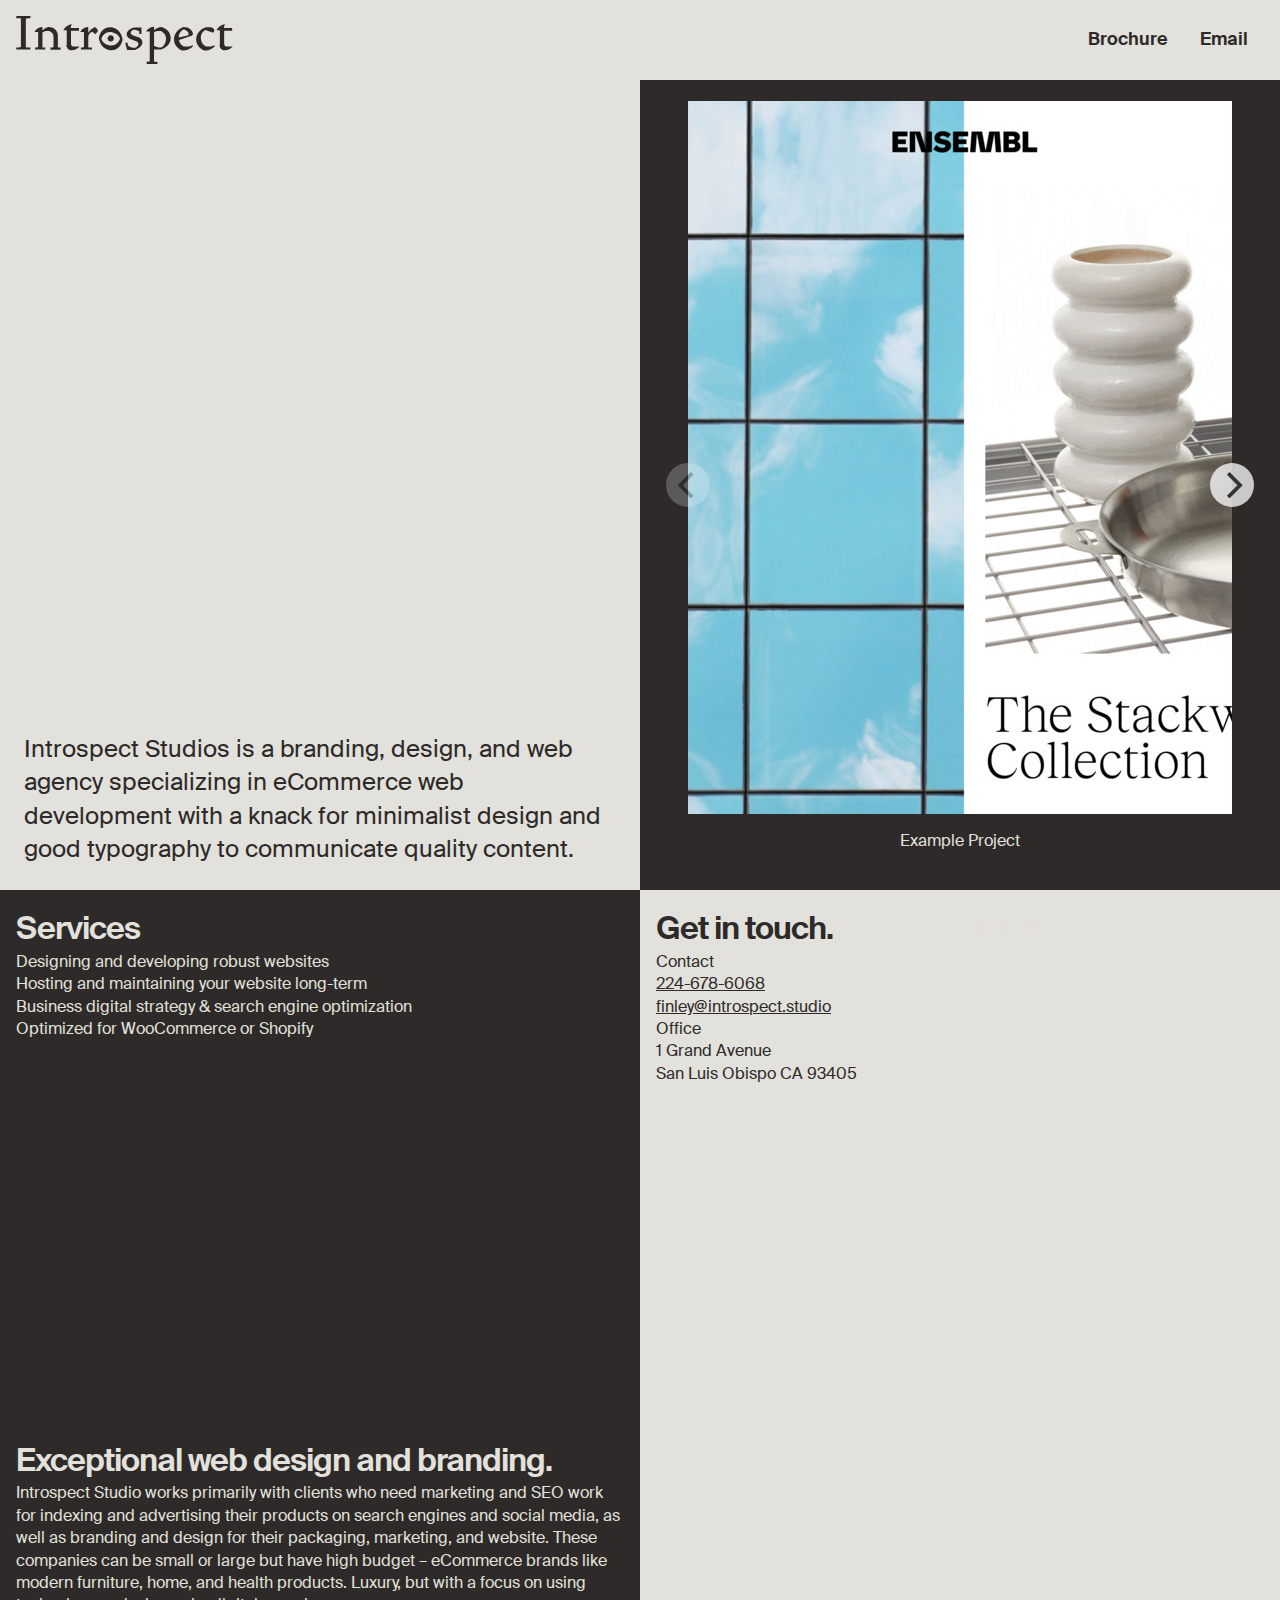
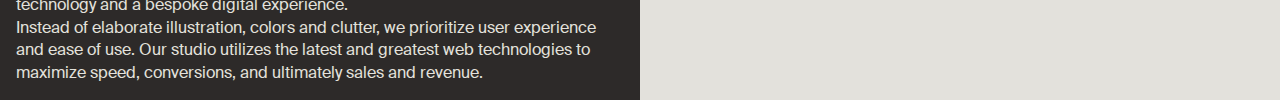
==== index.html @ c03b0ace "initial commit" ====
<html lang="en">

<head>
    <title>Introspect Studio - eCommerce Design Agency</title>
    <meta charset="utf-8" />
    <meta name="viewport" content="width=device-width,initial-scale=1,shrink-to-fit=no" />
    <meta name="title" content="Introspect Studio - eCommerce Design Agency" />
    <meta name="author" content="Finley Chen" />
    <meta name="description"
        content="Introspect is a premium brand and digital design agency. We create robust user experiences for innovative and cutting-edge companies." />
    <meta property="og:type" content="website" />
    <meta property="og:url" content="https://themesberg.com/product/bootstrap/leo-agency-bootstrap-4-template" />
    <meta property="og:title" content="Introspect Studio - eCommerce Design Agency" />
    <meta property="og:description"
        content="Introspect is a premium brand and digital design agency. We create robust user experiences for innovative and cutting-edge companies." />
    <meta property="og:image" content="/images/introspect-logo.jpg" />

    <link rel="apple-touch-icon" sizes="120x120" href="./assets/img/favicon/apple-touch-icon.png" />
    <link rel="icon" type="image/png" sizes="32x32" href="./assets/img/favicon/favicon-32x32.png" />
    <link rel="icon" type="image/png" sizes="16x16" href="./assets/img/favicon/favicon-16x16.png" />
    <link rel="stylesheet" href="/styles/style.css">
</head>

<body>
    <header class="header">
        <div><a class="logo" href="/"><img src="/images/introspect-logo.svg" alt="Introspect Logo"> </a></div>
        <nav class="menu">
            <div><a href="/brochure.html"><span>Brochure</span></a></div>
            <div><a href="/mailto:finleyjchen@gmail.com"><span>Email</span></a></div>

        </nav>
    </header>
    <div class="content">
        <main>
            <section class="hero">
                <p>Introspect Studios is a branding, design, and web agency specializing in eCommerce web development
                    with a knack for minimalist design and good typography to communicate quality content. </p>

            </section>

            <section class="about">
                <div class="carousel">
                    <div class="carousel-cell"><img src="/images/example-project-1.jpg" alt="Example Project 1"
                            class="carousel-cell-image">
                        <h3 class="carousel-title">Example Project</h3>
                    </div>
                    <div class="carousel-cell"><img src="/images/example-project-2.jpg" alt="Example Project 2"
                            class="carousel-cell-image">
                        <h3 class="carousel-title">Example Project</h3>
                    </div>
                    <div class="carousel-cell"><img src="/images/example-project-3.jpg" alt="Example Project 3"
                            class="carousel-cell-image">
                        <h3 class="carousel-title">Example Project</h3>
                    </div>
                    <div class="carousel-cell"><img src="/images/example-project-4.jpg" alt="Example Project 4"
                            class="carousel-cell-image">
                        <h3 class="carousel-title">Example Project</h3>
                    </div>
                </div>
            </section>

            <section class="services">


                <div>

                    <h2 class="services-title">Services</h2>
                    <ul class="services-list">
                        <li>Designing and developing robust
                            websites
                        </li>
                        <li>Hosting and maintaining your website
                            long-term</li>
                        <li>Business digital strategy &amp;
                            search engine optimization</li>
                        <li>Optimized for WooCommerce or
                            Shopify
                        </li>
                    </ul>
                </div>
                <div>
                    <h2 class="section-title">Exceptional web design and branding.</h2>
                    <p>Introspect Studio works primarily with clients who need marketing and SEO work for indexing
                        and
                        advertising their products on search engines and social media, as well as branding and
                        design for
                        their packaging, marketing, and website. These companies can be small or large but have high
                        budget
                        – eCommerce brands like modern furniture, home, and health products. Luxury, but with a
                        focus on
                        using technology and a bespoke digital experience.</p>
                    <p>Instead of elaborate illustration, colors and clutter, we prioritize user experience and ease
                        of use.
                        Our studio utilizes the latest and greatest web technologies to maximize speed,
                        conversions, and ultimately sales and revenue. </p>
                </div>
            </section>

            <section class="contact">
                <h2>Get in touch.</h2>
                <div>
                    <p><strong>Contact</strong><br />
                        <a href="tel:+2246786068">224-678-6068</a><br />
                        <a href="mailto:finleyjchen@gmail.com">finley@introspect.studio</a><br />
                    </p>
                    <p>
                        <strong>Office</strong><br />
                        1 Grand Avenue<br />
                        San Luis Obispo CA 93405

                    </p>
                </div>
            </section>
        </main>
    </div>
    <script src="/js/flickity.pkgd.min.js"></script>
    <script src="/js/flickity-fade.js"></script>
    <script src="/js/scripts.js"></script>
</body>

</html>
---- styles/style.css ----
/* http://meyerweb.com/eric/tools/css/reset/ 
   v2.0 | 20110126
   License: none (public domain)
*/
html, body, div, span, applet, object, iframe,
h1, h2, h3, h4, h5, h6, p, blockquote, pre,
a, abbr, acronym, address, big, cite, code,
del, dfn, em, img, ins, kbd, q, s, samp,
small, strike, strong, sub, sup, tt, var,
b, u, i, center,
dl, dt, dd, ol, ul, li,
fieldset, form, label, legend,
table, caption, tbody, tfoot, thead, tr, th, td,
article, aside, canvas, details, embed,
figure, figcaption, footer, header, hgroup,
menu, nav, output, ruby, section, summary,
time, mark, audio, video {
  margin: 0;
  padding: 0;
  border: 0;
  font-size: 100%;
  font: inherit;
  vertical-align: baseline;
}

/* HTML5 display-role reset for older browsers */
article, aside, details, figcaption, figure,
footer, header, hgroup, menu, nav, section {
  display: block;
}

body {
  line-height: 1;
}

ol, ul {
  list-style: none;
}

blockquote, q {
  quotes: none;
}

blockquote:before, blockquote:after,
q:before, q:after {
  content: '';
  content: none;
}

table {
  border-collapse: collapse;
  border-spacing: 0;
}

@font-face {
  font-family: 'Suisse Intl';
  src: url("../fonts/SuisseIntl-Regular-WebS.woff") format("woff"), url("../fonts/SuisseIntl-Regular-WebS.woff2") format("woff2");
  font-weight: normal;
  font-style: normal;
}

@font-face {
  font-family: 'Suisse Intl';
  src: url("../fonts/SuisseIntl-RegularItalic-WebS.woff") format("woff"), url("../fonts/SuisseIntl-RegularItalic-WebS.woff2") format("woff2");
  font-weight: normal;
  font-style: italic;
}

@font-face {
  font-family: 'Suisse Intl';
  src: url("../fonts/SuisseIntl-Book-WebS.woff") format("woff"), url("../fonts/SuisseIntl-Book-WebS.woff2") format("woff2");
  font-weight: 500;
  font-style: normal;
}

@font-face {
  font-family: 'Suisse Intl';
  src: url("../fonts/SuisseIntl-SemiBold-WebS.woff") format("woff"), url("../fonts/SuisseIntl-SemiBold-WebS.woff2") format("woff2");
  font-weight: 600;
  font-style: normal;
}

/* breakpoints for media queries */
/*! Flickity v2.2.2
https://flickity.metafizzy.co
---------------------------------------------- */
.flickity-enabled {
  position: relative;
}

.flickity-enabled:focus {
  outline: none;
}

.flickity-viewport {
  overflow: hidden;
  position: relative;
  height: 100%;
}

.flickity-slider {
  position: absolute;
  width: 100%;
  height: 100%;
}

/* draggable */
.flickity-enabled.is-draggable {
  -webkit-tap-highlight-color: transparent;
  -webkit-user-select: none;
  -moz-user-select: none;
  -ms-user-select: none;
  user-select: none;
}

.flickity-enabled.is-draggable .flickity-viewport {
  cursor: move;
  cursor: -webkit-grab;
  cursor: grab;
}

.flickity-enabled.is-draggable .flickity-viewport.is-pointer-down {
  cursor: -webkit-grabbing;
  cursor: grabbing;
}

/* ---- flickity-button ---- */
.flickity-button {
  position: absolute;
  background: rgba(255, 255, 255, 0.75);
  border: none;
  color: #333;
}

.flickity-button:hover {
  background: white;
  cursor: pointer;
}

.flickity-button:focus {
  outline: none;
  -webkit-box-shadow: 0 0 0 5px #19F;
          box-shadow: 0 0 0 5px #19F;
}

.flickity-button:active {
  opacity: 0.6;
}

.flickity-button:disabled {
  opacity: 0.3;
  cursor: auto;
  /* prevent disabled button from capturing pointer up event. #716 */
  pointer-events: none;
}

.flickity-button-icon {
  fill: currentColor;
}

/* ---- previous/next buttons ---- */
.flickity-prev-next-button {
  top: 50%;
  width: 44px;
  height: 44px;
  border-radius: 50%;
  /* vertically center */
  -webkit-transform: translateY(-50%);
          transform: translateY(-50%);
}

.flickity-prev-next-button.previous {
  left: 10px;
}

.flickity-prev-next-button.next {
  right: 10px;
}

/* right to left */
.flickity-rtl .flickity-prev-next-button.previous {
  left: auto;
  right: 10px;
}

.flickity-rtl .flickity-prev-next-button.next {
  right: auto;
  left: 10px;
}

.flickity-prev-next-button .flickity-button-icon {
  position: absolute;
  left: 20%;
  top: 20%;
  width: 60%;
  height: 60%;
}

/* ---- page dots ---- */
.flickity-page-dots {
  position: absolute;
  width: 100%;
  bottom: -25px;
  padding: 0;
  margin: 0;
  list-style: none;
  text-align: center;
  line-height: 1;
}

.flickity-rtl .flickity-page-dots {
  direction: rtl;
}

.flickity-page-dots .dot {
  display: inline-block;
  width: 10px;
  height: 10px;
  margin: 0 8px;
  background: #E3E1DC;
  border-radius: 50%;
  opacity: 0.25;
  cursor: pointer;
}

.flickity-page-dots .dot.is-selected {
  opacity: 1;
}

/* flickity-fade */
.flickity-enabled.is-fade .flickity-slider > * {
  pointer-events: none;
  z-index: 0;
}

.flickity-enabled.is-fade .flickity-slider > .is-selected {
  pointer-events: auto;
  z-index: 1;
}

*,
*:before,
*:after {
  -webkit-box-sizing: border-box;
          box-sizing: border-box;
}

body {
  background-color: #E3E1DC;
  color: #2D2A29;
  font-family: "Suisse Intl", sans-serif;
  font-size: 16px;
  line-height: 1.4;
}

@media (min-width: 768px) {
  body {
    font-size: 16px;
  }
}

@media (min-width: 1000px) {
  body {
    font-size: 16px;
  }
}

main {
  display: -ms-grid;
  display: grid;
  min-height: 180vh;
}

main.brochure {
  min-height: calc(90vh - 1.5em);
  overflow: hidden;
}

@media (min-width: 1000px) {
  main {
    -ms-grid-columns: 50% 50%;
        grid-template-columns: 50% 50%;
    -ms-grid-rows: 50% 50%;
        grid-template-rows: 50% 50%;
  }
  main.brochure {
    -ms-grid-columns: (minmax(0, 1fr))[2];
        grid-template-columns: repeat(2, minmax(0, 1fr));
    -ms-grid-rows: auto;
        grid-template-rows: auto;
  }
}

main > * {
  background-color: #2D2A29;
  color: #E3E1DC;
  padding: 1em;
}

main > *:nth-child(3n + 1) {
  background-color: #E3E1DC;
  color: #2D2A29;
}

h1 {
  font-size: 3em;
  font-weight: 600;
  letter-spacing: -1px;
}

h2 {
  font-size: 2em;
  font-weight: 600;
  letter-spacing: -1px;
}

a {
  color: #2D2A29;
}

a:hover {
  font-weight: 600;
}

.header {
  display: -webkit-box;
  display: -ms-flexbox;
  display: flex;
  max-height: 10vh;
  padding: 1em;
  -webkit-box-pack: justify;
      -ms-flex-pack: justify;
          justify-content: space-between;
}

.header .logo img {
  max-height: 3em;
  width: auto;
}

.header .menu {
  display: -webkit-box;
  display: -ms-flexbox;
  display: flex;
  -webkit-box-align: center;
      -ms-flex-align: center;
          align-items: center;
}

.header .menu > div {
  margin: 0 1em;
}

.header .menu > div a {
  font-size: 1.15em;
  font-weight: 600;
  text-decoration: none;
}

.header .menu > div a:hover {
  border-bottom: 2px solid #2D2A29;
}

.hero {
  font-size: 1.5em;
  display: -webkit-box;
  display: -ms-flexbox;
  display: flex;
  -webkit-box-align: end;
      -ms-flex-align: end;
          align-items: flex-end;
}

.services {
  display: -webkit-box;
  display: -ms-flexbox;
  display: flex;
  -webkit-box-orient: vertical;
  -webkit-box-direction: normal;
      -ms-flex-direction: column;
          flex-direction: column;
  -webkit-box-pack: justify;
      -ms-flex-pack: justify;
          justify-content: space-between;
}

.services .services-list {
  list-style: none;
  padding: 0;
  margin: 0;
}

.services .services-list li {
  display: -webkit-box;
  display: -ms-flexbox;
  display: flex;
  -webkit-box-align: center;
      -ms-flex-align: center;
          align-items: center;
}

.about {
  display: -webkit-box;
  display: -ms-flexbox;
  display: flex;
  -webkit-box-align: center;
      -ms-flex-align: center;
          align-items: center;
}

.about .carousel {
  width: 100%;
  padding: 2em;
}

.about .carousel-cell {
  color: #E3E1DC;
  width: 100%;
  height: 100%;
  margin-right: 10px;
  /* center images in cells with flexbox */
  display: -webkit-box;
  display: -ms-flexbox;
  display: flex;
  -webkit-box-orient: vertical;
  -webkit-box-direction: normal;
      -ms-flex-direction: column;
          flex-direction: column;
  -webkit-box-align: center;
      -ms-flex-align: center;
          align-items: center;
  -webkit-box-pack: center;
      -ms-flex-pack: center;
          justify-content: center;
}

.about .carousel-cell h3 {
  padding: 1em;
}

.carousel.is-fullscreen .carousel-cell {
  height: 100%;
}

.carousel-cell-image {
  display: block;
  max-height: 100%;
}
/*# sourceMappingURL=style.css.map */
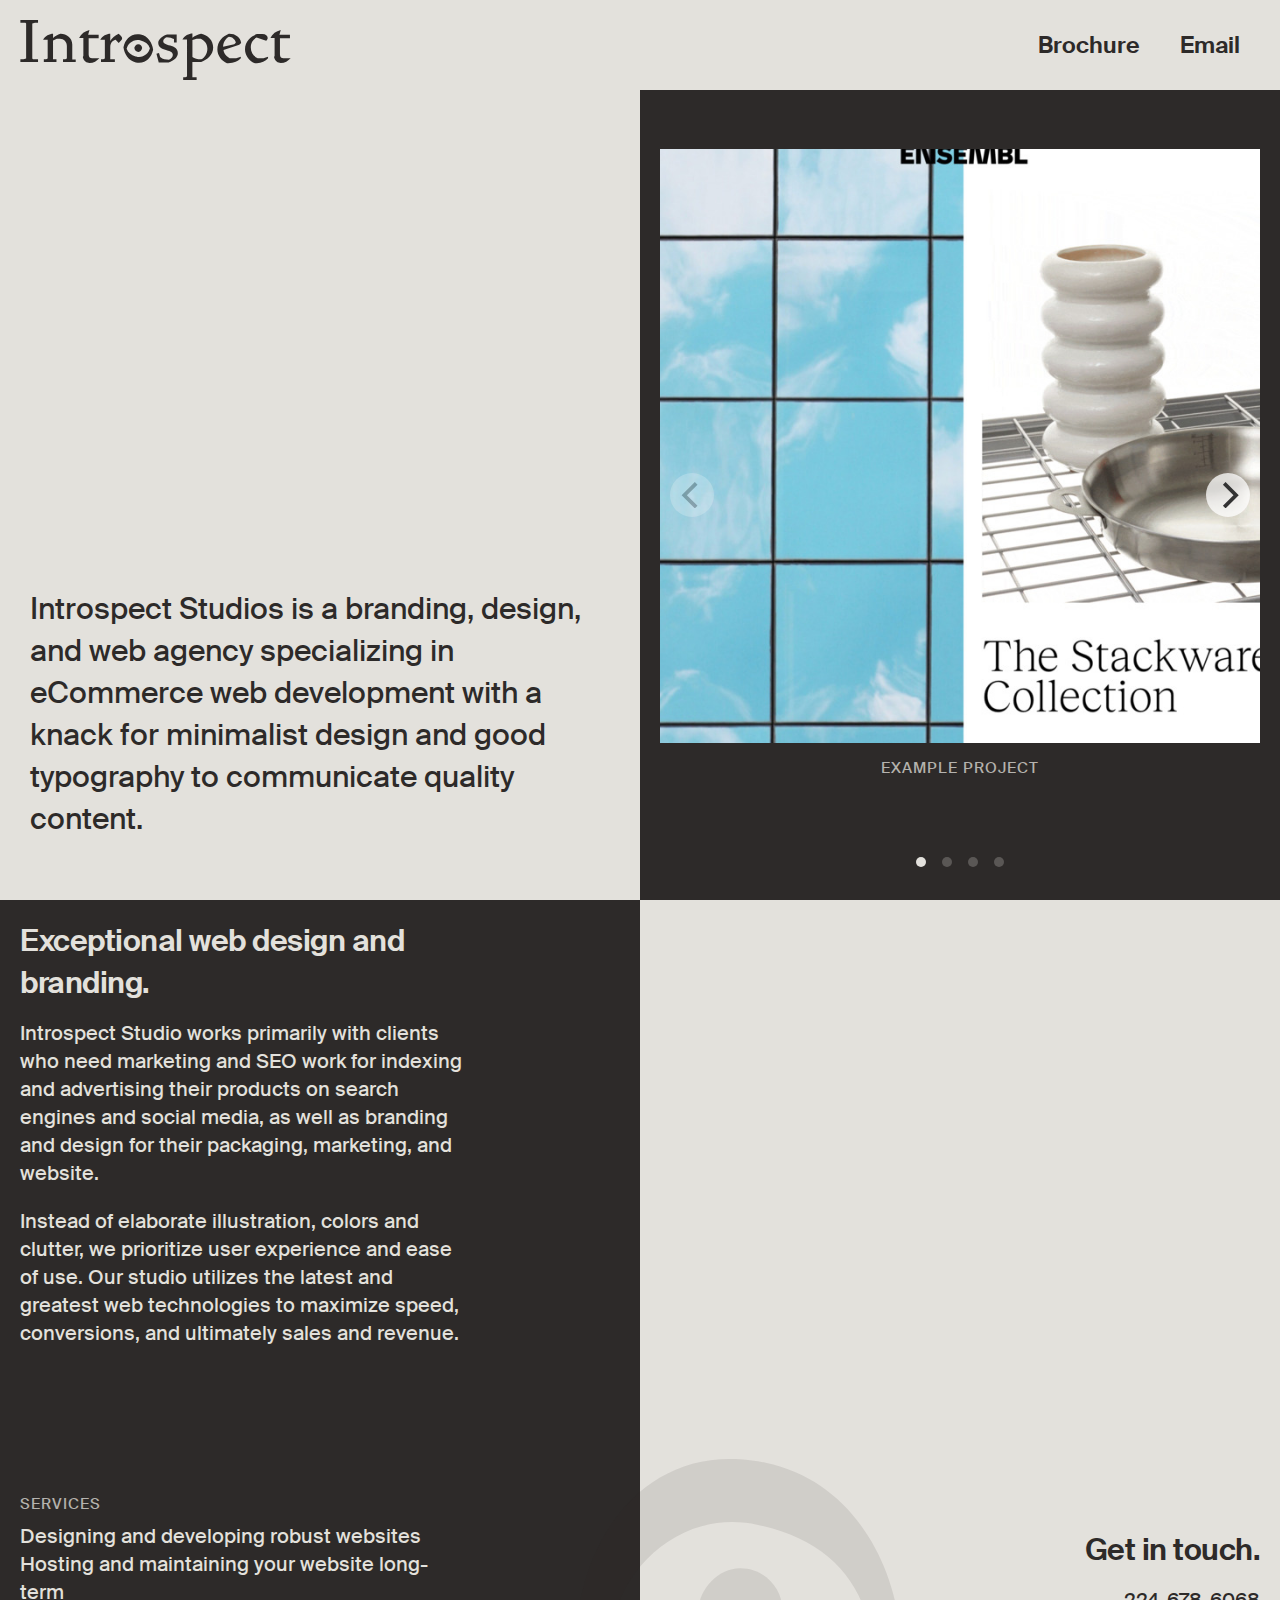
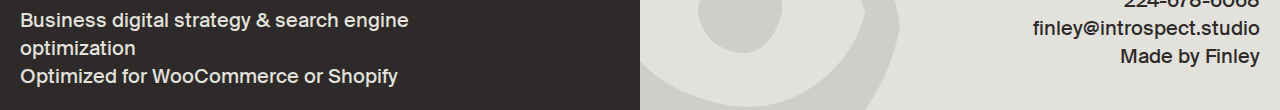
==== commit 0833a289: "adding eye and finishing touches" ====
--- a/index.html
+++ b/index.html
@@ -64,7 +64,19 @@
 
                 <div>
 
-                    <h2 class="services-title">Services</h2>
+                    <h2 class="section-title">Exceptional web design and branding.</h2>
+                    <p>Introspect Studio works primarily with clients who need marketing and SEO work for indexing
+                        and
+                        advertising their products on search engines and social media, as well as branding and
+                        design for
+                        their packaging, marketing, and website.</p>
+                    <p>Instead of elaborate illustration, colors and clutter, we prioritize user experience and ease
+                        of use.
+                        Our studio utilizes the latest and greatest web technologies to maximize speed,
+                        conversions, and ultimately sales and revenue. </p>
+                </div>
+                <div>
+                    <h3>Services</h3>
                     <ul class="services-list">
                         <li>Designing and developing robust
                             websites
@@ -77,38 +89,20 @@
                             Shopify
                         </li>
                     </ul>
-                </div>
-                <div>
-                    <h2 class="section-title">Exceptional web design and branding.</h2>
-                    <p>Introspect Studio works primarily with clients who need marketing and SEO work for indexing
-                        and
-                        advertising their products on search engines and social media, as well as branding and
-                        design for
-                        their packaging, marketing, and website. These companies can be small or large but have high
-                        budget
-                        – eCommerce brands like modern furniture, home, and health products. Luxury, but with a
-                        focus on
-                        using technology and a bespoke digital experience.</p>
-                    <p>Instead of elaborate illustration, colors and clutter, we prioritize user experience and ease
-                        of use.
-                        Our studio utilizes the latest and greatest web technologies to maximize speed,
-                        conversions, and ultimately sales and revenue. </p>
+
                 </div>
             </section>
 
             <section class="contact">
-                <h2>Get in touch.</h2>
+                <img src="/images/introspect-eye.svg" alt="introspect eye">
                 <div>
-                    <p><strong>Contact</strong><br />
+                    <h2>Get in touch.</h2>
+                    <p>
                         <a href="tel:+2246786068">224-678-6068</a><br />
                         <a href="mailto:finleyjchen@gmail.com">finley@introspect.studio</a><br />
+                        <a href="https://finleychen.dev">Made by Finley</a>
                     </p>
-                    <p>
-                        <strong>Office</strong><br />
-                        1 Grand Avenue<br />
-                        San Luis Obispo CA 93405
 
-                    </p>
                 </div>
             </section>
         </main>
--- a/styles/style.css
+++ b/styles/style.css
@@ -54,7 +54,7 @@
 
 @font-face {
   font-family: 'Suisse Intl';
-  src: url("../fonts/SuisseIntl-Regular-WebS.woff") format("woff"), url("../fonts/SuisseIntl-Regular-WebS.woff2") format("woff2");
+  src: url("../fonts/SuisseIntl-Book-WebS.woff") format("woff"), url("../fonts/SuisseIntl-Book-WebS.woff2") format("woff2");
   font-weight: normal;
   font-style: normal;
 }
@@ -255,13 +255,13 @@
 
 @media (min-width: 768px) {
   body {
-    font-size: 16px;
+    font-size: 18px;
   }
 }
 
 @media (min-width: 1000px) {
   body {
-    font-size: 16px;
+    font-size: 20px;
   }
 }
 
@@ -269,6 +269,7 @@
   display: -ms-grid;
   display: grid;
   min-height: 180vh;
+  overflow: hidden;
 }
 
 main.brochure {
@@ -305,21 +306,38 @@
 h1 {
   font-size: 3em;
   font-weight: 600;
-  letter-spacing: -1px;
+  letter-spacing: -0.5px;
 }
 
 h2 {
-  font-size: 2em;
+  font-size: 1.5em;
   font-weight: 600;
-  letter-spacing: -1px;
+  letter-spacing: -0.5px;
 }
 
 a {
   color: #2D2A29;
+  text-decoration: none;
 }
 
 a:hover {
-  font-weight: 600;
+  border-bottom: 1px solid #2D2A29;
+}
+
+h1, h2, h3, h4 {
+  margin-bottom: 0.5em;
+}
+
+p {
+  margin-bottom: 1em;
+}
+
+h3 {
+  font-weight: 400;
+  text-transform: uppercase;
+  letter-spacing: 1px;
+  font-size: 0.75em;
+  color: rgba(227, 225, 220, 0.75);
 }
 
 .header {
@@ -334,8 +352,14 @@
 }
 
 .header .logo img {
-  max-height: 3em;
+  max-height: 2.5em;
   width: auto;
+}
+
+@media (min-width: 768px) {
+  .header .logo img {
+    max-height: 3em;
+  }
 }
 
 .header .menu {
@@ -384,6 +408,12 @@
           justify-content: space-between;
 }
 
+@media (min-width: 1000px) {
+  .services > div {
+    max-width: 75%;
+  }
+}
+
 .services .services-list {
   list-style: none;
   padding: 0;
@@ -410,13 +440,12 @@
 
 .about .carousel {
   width: 100%;
-  padding: 2em;
 }
 
 .about .carousel-cell {
   color: #E3E1DC;
   width: 100%;
-  height: 100%;
+  height: 20em;
   margin-right: 10px;
   /* center images in cells with flexbox */
   display: -webkit-box;
@@ -434,6 +463,12 @@
           justify-content: center;
 }
 
+@media (min-width: 1000px) {
+  .about .carousel-cell {
+    height: 90%;
+  }
+}
+
 .about .carousel-cell h3 {
   padding: 1em;
 }
@@ -446,4 +481,30 @@
   display: block;
   max-height: 100%;
 }
+
+.contact {
+  display: -webkit-box;
+  display: -ms-flexbox;
+  display: flex;
+  -webkit-box-orient: vertical;
+  -webkit-box-direction: normal;
+      -ms-flex-direction: column;
+          flex-direction: column;
+  -webkit-box-pack: end;
+      -ms-flex-pack: end;
+          justify-content: flex-end;
+  -webkit-box-align: end;
+      -ms-flex-align: end;
+          align-items: flex-end;
+  text-align: right;
+  padding: 1em;
+  position: relative;
+}
+
+.contact img {
+  position: absolute;
+  width: 50%;
+  bottom: -3em;
+  left: -3em;
+}
 /*# sourceMappingURL=style.css.map */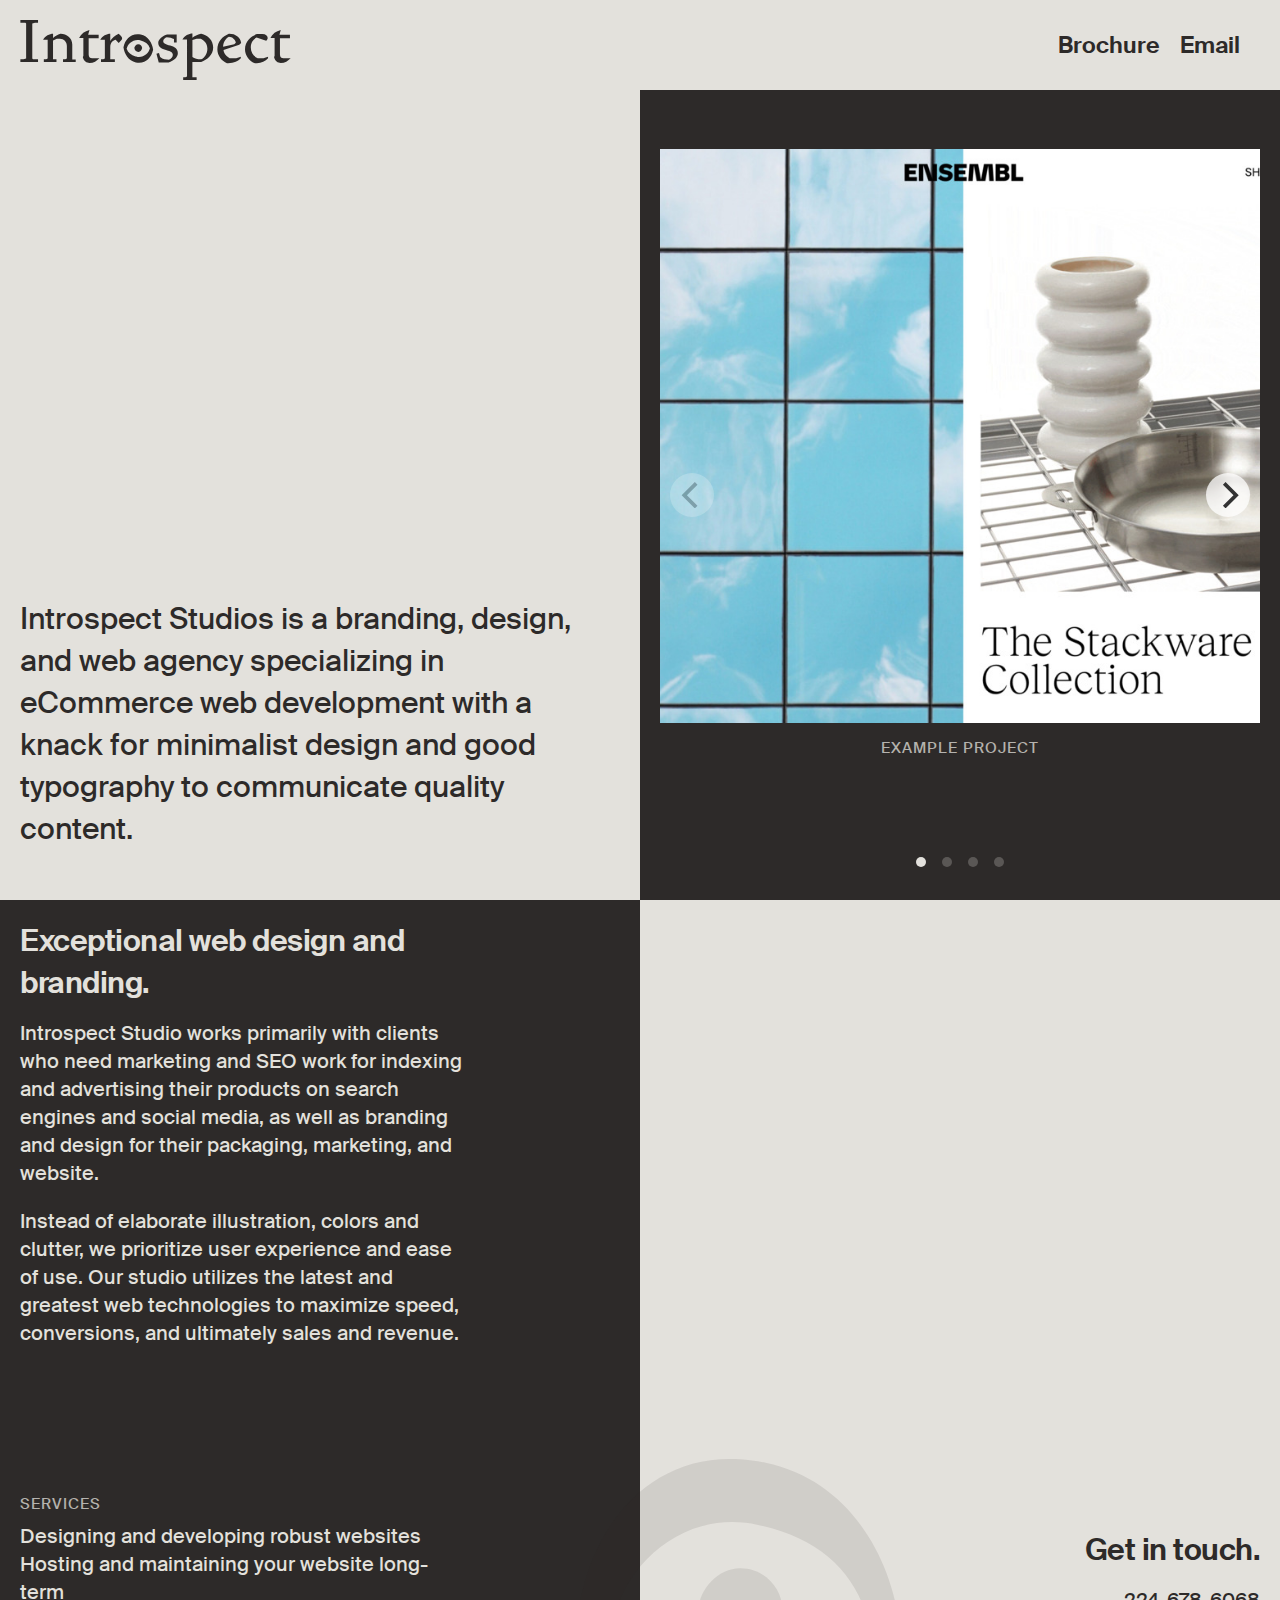
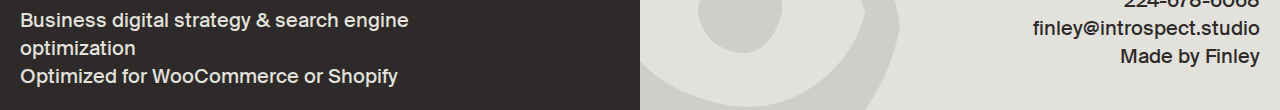
==== commit 38f4b36f: "cleaned up mobile etc" ====
--- a/index.html
+++ b/index.html
@@ -26,7 +26,7 @@
         <div><a class="logo" href="/"><img src="/images/introspect-logo.svg" alt="Introspect Logo"> </a></div>
         <nav class="menu">
             <div><a href="/brochure.html"><span>Brochure</span></a></div>
-            <div><a href="/mailto:finleyjchen@gmail.com"><span>Email</span></a></div>
+            <div><a href="mailto:finleyjchen@gmail.com"><span>Email</span></a></div>
 
         </nav>
     </header>
--- a/styles/style.css
+++ b/styles/style.css
@@ -324,7 +324,10 @@
   border-bottom: 1px solid #2D2A29;
 }
 
-h1, h2, h3, h4 {
+h1,
+h2,
+h3,
+h4 {
   margin-bottom: 0.5em;
 }
 
@@ -344,6 +347,10 @@
   display: -webkit-box;
   display: -ms-flexbox;
   display: flex;
+  -webkit-box-orient: vertical;
+  -webkit-box-direction: normal;
+      -ms-flex-direction: column;
+          flex-direction: column;
   max-height: 10vh;
   padding: 1em;
   -webkit-box-pack: justify;
@@ -351,13 +358,24 @@
           justify-content: space-between;
 }
 
+@media (min-width: 1000px) {
+  .header {
+    -webkit-box-orient: horizontal;
+    -webkit-box-direction: normal;
+        -ms-flex-direction: row;
+            flex-direction: row;
+  }
+}
+
 .header .logo img {
   max-height: 2.5em;
+  margin-bottom: 1em;
   width: auto;
 }
 
 @media (min-width: 768px) {
   .header .logo img {
+    margin-bottom: 0em;
     max-height: 3em;
   }
 }
@@ -372,7 +390,7 @@
 }
 
 .header .menu > div {
-  margin: 0 1em;
+  margin-right: 1em;
 }
 
 .header .menu > div a {
@@ -386,13 +404,16 @@
 }
 
 .hero {
-  font-size: 1.5em;
   display: -webkit-box;
   display: -ms-flexbox;
   display: flex;
   -webkit-box-align: end;
       -ms-flex-align: end;
           align-items: flex-end;
+}
+
+.hero p {
+  font-size: 1.5em;
 }
 
 .services {
@@ -408,8 +429,13 @@
           justify-content: space-between;
 }
 
+.services > div {
+  margin-bottom: 2em;
+}
+
 @media (min-width: 1000px) {
   .services > div {
+    margin-bottom: 0;
     max-width: 75%;
   }
 }
@@ -445,7 +471,8 @@
 .about .carousel-cell {
   color: #E3E1DC;
   width: 100%;
-  height: 20em;
+  height: 18em;
+  padding: 1em;
   margin-right: 10px;
   /* center images in cells with flexbox */
   display: -webkit-box;
